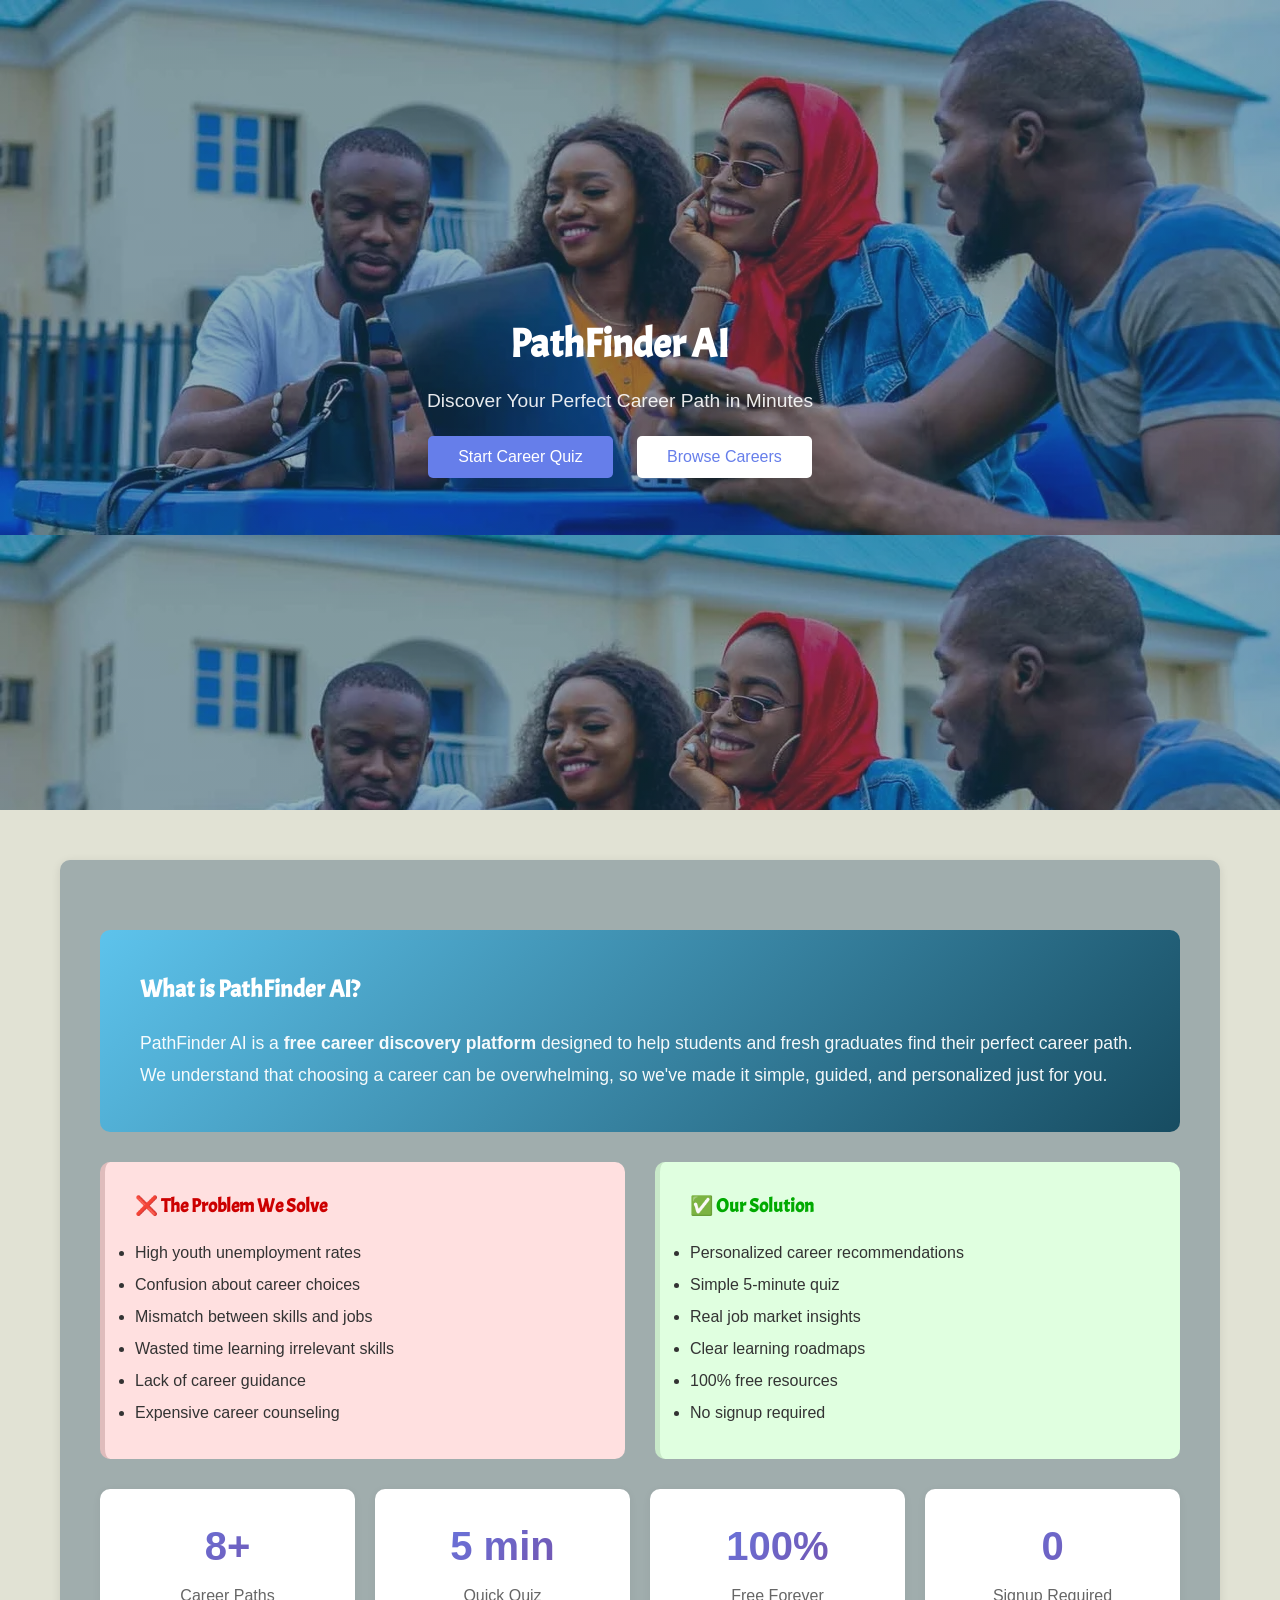
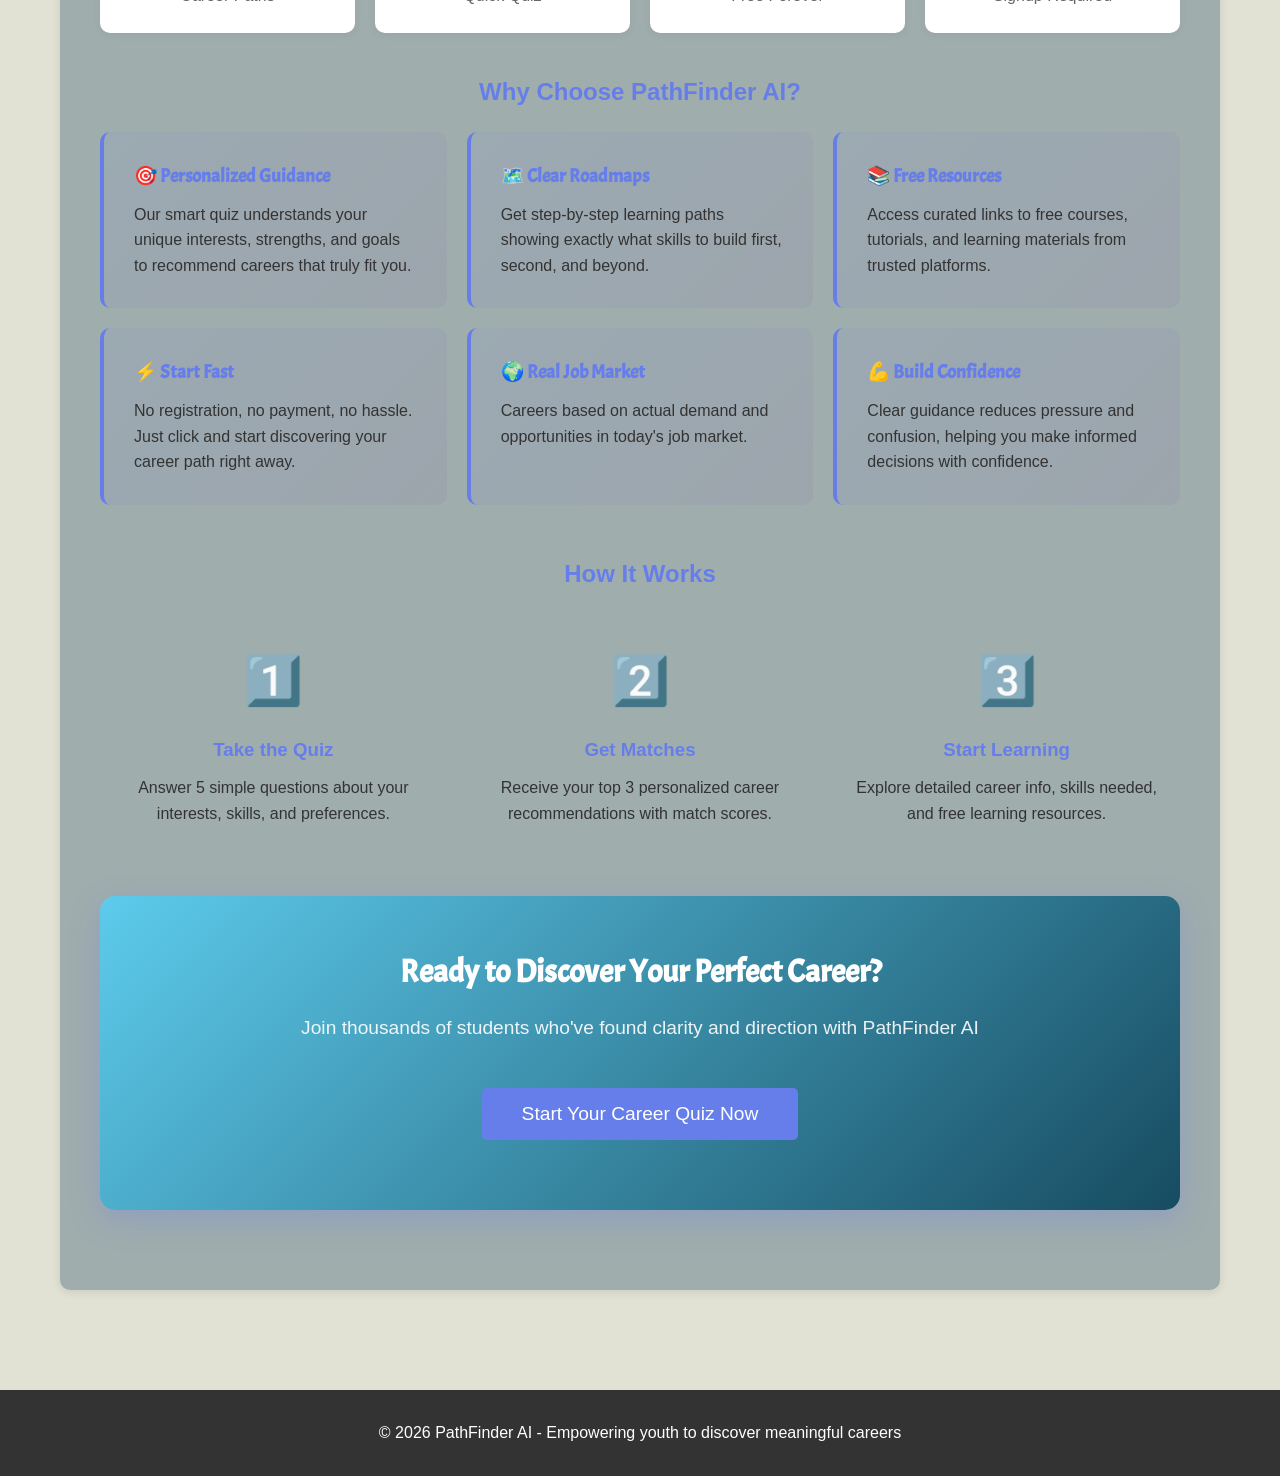
==== index.html @ 67c90b83 "feat: add index.html files" ====
<!DOCTYPE html>
<html lang="en">

<head>
  <meta charset="UTF-8">
  <meta name="viewport" content="width=device-width, initial-scale=1.0">

  <!-- Acme Google Font -->
  <link href="https://fonts.googleapis.com/css2?family=Acme&display=swap" rel="stylesheet">

  <!-- Your CSS -->
  <link rel="stylesheet" type="text/css" href="thinking-wide.css">

  <title>PathFinder AI - Career Discovery</title>
</head>


<body>

  <header>
    <div class="hero">
      <div class="hero-text">
        <h1>PathFinder AI</h1>
        <p class="subtitle">Discover Your Perfect Career Path in Minutes</p>
        <button class="btn" onclick="startQuiz()">Start Career Quiz</button>
        <button class="btn btn-secondary" onclick="showCareers()">Browse Careers</button>
      </div>

      <div>
      </div>
    </div>
  </header>


  <div class="container">
    <!-- Home Section -->
    <div id="homeSection" class="section">
      <!-- About PathFinder AI -->
      <div class="info-section animate-fade">
        <h2> What is PathFinder AI?</h2>
        <p>
          PathFinder AI is a <strong>free career discovery platform</strong> designed to help students and fresh
          graduates
          find their perfect career path. We understand that choosing a career can be overwhelming, so we've made it
          simple, guided, and personalized just for you.
        </p>
      </div>

      <!-- Problem & Solution -->
      <div class="problem-solution animate-fade">
        <div class="problem-box">
          <h3>❌ The Problem We Solve</h3>
          <ul style="line-height: 2;">
            <li>High youth unemployment rates</li>
            <li>Confusion about career choices</li>
            <li>Mismatch between skills and jobs</li>
            <li>Wasted time learning irrelevant skills</li>
            <li>Lack of career guidance</li>
            <li>Expensive career counseling</li>
          </ul>
        </div>
        <div class="solution-box">
          <h3>✅ Our Solution</h3>
          <ul style="line-height: 2;">
            <li>Personalized career recommendations</li>
            <li>Simple 5-minute quiz</li>
            <li>Real job market insights</li>
            <li>Clear learning roadmaps</li>
            <li>100% free resources</li>
            <li>No signup required</li>
          </ul>
        </div>
      </div>

      <!-- Statistics -->
      <div class="stats-grid animate-fade">
        <div class="stat-box">
          <div class="stat-number">8+</div>
          <div class="stat-label">Career Paths</div>
        </div>
        <div class="stat-box">
          <div class="stat-number">5 min</div>
          <div class="stat-label">Quick Quiz</div>
        </div>
        <div class="stat-box">
          <div class="stat-number">100%</div>
          <div class="stat-label">Free Forever</div>
        </div>
        <div class="stat-box">
          <div class="stat-number">0</div>
          <div class="stat-label">Signup Required</div>
        </div>
      </div>

      <!-- Features -->
      <h2 style="margin: 40px 0 20px 0; text-align: center; color: #667eea;">Why Choose PathFinder AI?</h2>
      <div class="grid animate-fade">
        <div class="feature-box">
          <h3>🎯 Personalized Guidance</h3>
          <p>Our smart quiz understands your unique interests, strengths, and goals to recommend careers that truly fit
            you.</p>
        </div>
        <div class="feature-box">
          <h3>🗺️ Clear Roadmaps</h3>
          <p>Get step-by-step learning paths showing exactly what skills to build first, second, and beyond.</p>
        </div>
        <div class="feature-box">
          <h3>📚 Free Resources</h3>
          <p>Access curated links to free courses, tutorials, and learning materials from trusted platforms.</p>
        </div>
        <div class="feature-box">
          <h3>⚡ Start Fast</h3>
          <p>No registration, no payment, no hassle. Just click and start discovering your career path right away.</p>
        </div>
        <div class="feature-box">
          <h3>🌍 Real Job Market</h3>
          <p>Careers based on actual demand and opportunities in today's job market.</p>
        </div>
        <div class="feature-box">
          <h3>💪 Build Confidence</h3>
          <p>Clear guidance reduces pressure and confusion, helping you make informed decisions with confidence.</p>
        </div>
      </div>

      <!-- How It Works -->
      <div style="margin: 50px 0;">
        <h2 style="text-align: center; color: #667eea; margin-bottom: 30px;">How It Works</h2>
        <div class="grid">
          <div style="text-align: center; padding: 20px;">
            <div style="font-size: 3rem; margin-bottom: 15px;">1️⃣</div>
            <h3 style="color: #667eea; margin-bottom: 10px;">Take the Quiz</h3>
            <p>Answer 5 simple questions about your interests, skills, and preferences.</p>
          </div>
          <div style="text-align: center; padding: 20px;">
            <div style="font-size: 3rem; margin-bottom: 15px;">2️⃣</div>
            <h3 style="color: #667eea; margin-bottom: 10px;">Get Matches</h3>
            <p>Receive your top 3 personalized career recommendations with match scores.</p>
          </div>
          <div style="text-align: center; padding: 20px;">
            <div style="font-size: 3rem; margin-bottom: 15px;">3️⃣</div>
            <h3 style="color: #667eea; margin-bottom: 10px;">Start Learning</h3>
            <p>Explore detailed career info, skills needed, and free learning resources.</p>
          </div>
        </div>
      </div>

      <!-- CTA -->
      <div class="cta-box animate-fade">
        <h2>Ready to Discover Your Perfect Career?</h2>
        <p>Join thousands of students who've found clarity and direction with PathFinder AI</p>
        <button class="btn" onclick="startQuiz()" style="font-size: 1.2rem; padding: 15px 40px;">
          Start Your Career Quiz Now
        </button>
      </div>
    </div>

    <!-- Quiz Section -->
    <div id="quizSection" class="section hidden">
      <div class="progress-bar">
        <div class="progress-fill" id="progressBar" style="width: 0%"></div>
      </div>
      <p style="text-align: center; margin-bottom: 20px;">
        Question <span id="currentQ">1</span> of <span id="totalQ">5</span>
      </p>
      <div id="quizContent"></div>
      <div style="text-align: center; margin-top: 30px;">
        <button class="btn" onclick="nextQuestion()">Next Question</button>
      </div>
    </div>

    <!-- Results Section -->
    <div id="resultsSection" class="section hidden">
      <h2>Your Top Career Matches</h2>
      <div id="resultsContent"></div>
      <div style="text-align: center; margin-top: 30px;">
        <button class="btn" onclick="startQuiz()">Retake Quiz</button>
        <button class="btn btn-secondary" onclick="showCareers()">View All Careers</button>
      </div>
    </div>

    <!-- Careers Section -->
    <div id="careersSection" class="section hidden">
      <h2>Explore Career Paths</h2>
      <div id="careersContent" class="grid"></div>
    </div>
  </div>

  <footer>
    <p>&copy; 2026 PathFinder AI - Empowering youth to discover meaningful careers</p>
  </footer>

  <!-- Career Detail Modal -->
  <div id="careerModal" class="modal">
    <div class="modal-content">
      <button class="modal-close" onclick="closeCareerModal()">&times;</button>
      <div id="modalBody"></div>
    </div>
  </div>

  <script src="thinking-wide.js">   </script>
</body>

</html>
---- thinking-wide.css ----
* {
     margin: 0;
     padding: 0;
     box-sizing: border-box;
 }

 body {
     font-family: 'Segoe UI', Tahoma, Geneva, Verdana, sans-serif;
     line-height: 1.6;
     color: #333;
     background: #e1e2d4;
 }

 .container {
     max-width: 1200px;
     margin: 0 auto;
     padding: 20px;
 }

 header {
     background-image: linear-gradient(rgba(23, 76, 97, 0.45),
             rgba(23, 76, 97, 0.45)), url(assets/Careers3.webp);
     color: white;
     position: relative;
     overflow: hidden;
     min-height: 90vh;
     /* makes it tall like a hero */
     padding: 40px 20px;
     display: flex;
     align-items: center;
     /* vertical centering */
     justify-content: center;
     /* horizontal centering */
     text-align: center;
 }



 .hero {
     display: flex;
     align-items: center;
     justify-content: space-between;
     gap: 40px;
     max-width: 1200px;
     margin: auto;
 }

 .hero-text {
     color: white;
     flex: 1;
 }

 .hero-image img {
     max-width: 100%;
     height: auto;
 }


 h1 {
     font-family: 'Acme', sans-serif;
     font-size: 2.5rem;
     margin-bottom: 10px;
 }

 .subtitle {
     font-size: 1.2rem;
     opacity: 0.9;
 }

 .btn {
     display: inline-block;
     padding: 12px 30px;
     background: #667eea;
     color: white;
     border: none;
     border-radius: 5px;
     font-size: 1rem;
     cursor: pointer;
     margin: 20px 10px;
     transition: all 0.3s;
 }

 .btn:hover {
     background: #764ba2;
     transform: translateY(-2px);
 }

 .btn-secondary {
     background: white;
     color: #667eea;
 }

 .btn-secondary:hover {
     background: #f0f0f0;
 }

 .section {
     background: rgb(160, 173, 173);
     margin: 30px 0;
     padding: 40px;
     border-radius: 10px;
     box-shadow: 0 2px 10px rgba(0, 0, 0, 0.1);
 }

 .hidden {
     display: none;
 }

 .question {
     margin-bottom: 30px;
 }

 .question h3 {
     font-family: 'Acme', sans-serif;
     margin-bottom: 20px;
     color: #667eea;
 }

 .options {
     display: grid;
     gap: 15px;
 }

 .option {
     padding: 15px;
     border: 2px solid #ddd;
     border-radius: 8px;
     cursor: pointer;
     transition: all 0.3s;
 }

 .option:hover {
     border-color: #667eea;
     background: #f8f9ff;
 }

 .option.selected {
     border-color: #667eea;
     background: #667eea;
     color: white;
 }

 .progress-bar {
     width: 100%;
     height: 8px;
     background: #e0e0e0;
     border-radius: 10px;
     margin-bottom: 20px;
 }

 .progress-fill {
     height: 100%;
     background: linear-gradient(90deg, #667eea 0%, #764ba2 100%);
     border-radius: 10px;
     transition: width 0.3s;
 }

 .career-card {
     background: rgb(230, 226, 226);
     border: 2px solid #e0e0e0;
     border-radius: 10px;
     padding: 25px;
     margin-bottom: 20px;
     transition: all 0.3s;
 }

 .career-card:hover {
     border-color: #667eea;
     box-shadow: 0 5px 15px rgba(0, 0, 0, 0.1);
 }

 .career-icon {
     font-size: 3rem;
     margin-bottom: 15px;
 }

 .career-title {
     font-family: 'Acme', sans-serif;
     color: #667eea;
     margin-bottom: 10px;
 }

 .match-score {
     display: inline-block;
     background: linear-gradient(135deg, #667eea 0%, #764ba2 100%);
     color: white;
     padding: 5px 15px;
     border-radius: 20px;
     font-weight: bold;
     margin-bottom: 15px;
 }

 .skills {
     display: flex;
     flex-wrap: wrap;
     gap: 10px;
     margin-top: 15px;
 }

 .skill-tag {
     background: #f0f0f0;
     padding: 5px 12px;
     border-radius: 15px;
     font-size: 0.9rem;
 }

 .grid {
     display: grid;
     grid-template-columns: repeat(auto-fit, minmax(300px, 1fr));
     gap: 20px;
 }

 .feature-box {
     background: linear-gradient(135deg, #667eea15 0%, #764ba215 100%);
     padding: 30px;
     border-radius: 10px;
     border-left: 4px solid #667eea;
     transition: all 0.3s;
 }

 .feature-box:hover {
     transform: translateY(-5px);
     box-shadow: 0 10px 25px rgba(0, 0, 0, 0.1);
 }

 .feature-box h3 {
     font-family: 'Acme', sans-serif;
     color: #667eea;
     margin-bottom: 10px;
 }

 .stats-grid {
     display: grid;
     grid-template-columns: repeat(auto-fit, minmax(200px, 1fr));
     gap: 20px;
     margin: 30px 0;
 }

 .stat-box {
     text-align: center;
     padding: 25px;
     background: white;
     border-radius: 10px;
     box-shadow: 0 2px 10px rgba(0, 0, 0, 0.05);
     transition: all 0.3s;
 }

 .stat-box:hover {
     transform: scale(1.05);
     box-shadow: 0 5px 20px rgba(102, 126, 234, 0.2);
 }

 .stat-number {
     font-size: 2.5rem;
     font-weight: bold;
     background: linear-gradient(135deg, #667eea 0%, #764ba2 100%);
     -webkit-background-clip: text;
     -webkit-text-fill-color: transparent;
     background-clip: text;
 }

 .stat-label {
     color: #666;
     margin-top: 5px;
 }

 .info-section {
     background: linear-gradient(135deg, #5dc3ec 0%, #174c61 100%);
     color: white;
     padding: 40px;
     border-radius: 10px;
     margin: 30px 0;
 }

 .info-section h2 {
     font-family: 'Acme', sans-serif;
     margin-bottom: 20px;
 }

 .info-section p {
     font-size: 1.1rem;
     line-height: 1.8;
     opacity: 0.95;
 }

 .problem-solution {
     display: grid;
     grid-template-columns: 1fr 1fr;
     gap: 30px;
     margin: 30px 0;
 }

 .problem-box,
 .solution-box {
     padding: 30px;
     border-radius: 10px;
 }

 .problem-box {
     background: #ffe0e0;
     border-left: 5px solid #dfbcbc;
 }

 .solution-box {
     background: #e0ffe0;
     border-left: 5px solid #c9e9c9;
 }

 .problem-box h3 {
     font-family: 'Acme', sans-serif;
     color: #cc0000;
     margin-bottom: 15px;
 }

 .solution-box h3 {
     font-family: 'Acme', sans-serif;
     color: #00aa00;
     margin-bottom: 15px;
 }

 .cta-box {
     background: linear-gradient(135deg, #5dcbec 0%, #174c61 100%);
     padding: 50px;
     border-radius: 15px;
     text-align: center;
     color: white;
     margin: 40px 0;
     box-shadow: 0 10px 30px rgba(102, 126, 234, 0.3);
 }

 .cta-box h2 {
     font-family: 'Acme', sans-serif;
     font-size: 2rem;
     margin-bottom: 15px;
 }

 .cta-box p {
     font-size: 1.2rem;
     margin-bottom: 25px;
     opacity: 0.9;
 }

 .resource-section {
     margin-top: 30px;
     padding: 25px;
     background: #f8f9ff;
     border-radius: 10px;
     border-left: 4px solid #667eea;
 }

 .resource-section h4 {
     font-family: 'Acme', sans-serif;
     color: #667eea;
     margin-bottom: 15px;
     font-size: 1.3rem;
 }

 .resource-list {
     display: grid;
     gap: 12px;
 }

 .resource-item {
     display: flex;
     align-items: center;
     justify-content: space-between;
     padding: 12px 15px;
     background: white;
     border-radius: 8px;
     text-decoration: none;
     color: #333;
     transition: all 0.3s;
     border: 1px solid #e0e0e0;
 }

 .resource-item:hover {
     border-color: #667eea;
     background: #667eea;
     color: white;
     transform: translateX(5px);
     box-shadow: 0 3px 10px rgba(102, 126, 234, 0.2);
 }

 .resource-name {
     font-weight: 600;
     display: flex;
     align-items: center;
     gap: 10px;
 }

 .resource-type {
     font-size: 0.85rem;
     padding: 4px 10px;
     background: #e0e0e0;
     border-radius: 12px;
     transition: all 0.3s;
 }

 .resource-item:hover .resource-type {
     background: rgba(255, 255, 255, 0.3);
     color: white;
 }

 .roadmap-section {
     margin-top: 30px;
 }

 .roadmap-section h4 {
     font-family: 'Acme', sans-serif;
     color: #667eea;
     margin-bottom: 20px;
     font-size: 1.3rem;
 }

 .roadmap-step {
     position: relative;
     padding: 20px;
     margin-bottom: 20px;
     background: white;
     border-radius: 10px;
     border-left: 4px solid #667eea;
     transition: all 0.3s;
 }

 .roadmap-step:hover {
     transform: translateX(5px);
     box-shadow: 0 5px 15px rgba(0, 0, 0, 0.1);
 }

 .step-number {
     display: inline-block;
     background: linear-gradient(135deg, #667eea 0%, #764ba2 100%);
     color: white;
     width: 32px;
     height: 32px;
     border-radius: 50%;
     text-align: center;
     line-height: 32px;
     font-weight: bold;
     margin-right: 10px;
 }

 .step-header {
     display: flex;
     align-items: center;
     margin-bottom: 10px;
 }

 .step-title {
     font-size: 1.1rem;
     font-weight: 600;
     color: #333;
     flex: 1;
 }

 .step-duration {
     background: #e8f5e9;
     color: #2e7d32;
     padding: 4px 12px;
     border-radius: 12px;
     font-size: 0.85rem;
     font-weight: 600;
 }

 .step-description {
     color: #666;
     margin-bottom: 15px;
     line-height: 1.6;
 }

 .step-resource {
     display: flex;
     align-items: center;
     gap: 10px;
 }

 .step-resource-link {
     display: inline-flex;
     align-items: center;
     gap: 8px;
     padding: 8px 16px;
     background: linear-gradient(135deg, #667eea 0%, #764ba2 100%);
     color: white;
     text-decoration: none;
     border-radius: 6px;
     font-size: 0.9rem;
     font-weight: 600;
     transition: all 0.3s;
 }

 .step-resource-link:hover {
     transform: translateY(-2px);
     box-shadow: 0 5px 15px rgba(102, 126, 234, 0.3);
 }

 .modal {
     display: none;
     position: fixed;
     top: 0;
     left: 0;
     width: 100%;
     height: 100%;
     background: rgba(0, 0, 0, 0.7);
     z-index: 1000;
     animation: fadeIn 0.3s;
 }

 .modal.show {
     display: flex;
     align-items: center;
     justify-content: center;
 }

 .modal-content {
     background: white;
     padding: 40px;
     border-radius: 15px;
     max-width: 600px;
     max-height: 80vh;
     overflow-y: auto;
     position: relative;
     animation: slideUp 0.4s;
 }

 @keyframes slideUp {
     from {
         transform: translateY(50px);
         opacity: 0;
     }

     to {
         transform: translateY(0);
         opacity: 1;
     }
 }

 .modal-close {
     position: absolute;
     top: 15px;
     right: 15px;
     background: #f0f0f0;
     border: none;
     width: 35px;
     height: 35px;
     border-radius: 50%;
     font-size: 1.5rem;
     cursor: pointer;
     transition: all 0.3s;
 }

 .modal-close:hover {
     background: #667eea;
     color: white;
     transform: rotate(90deg);
 }

 footer {
     text-align: center;
     padding: 30px;
     background: #333;
     color: white;
     margin-top: 50px;
 }

 @keyframes fadeIn {
     from {
         opacity: 0;
         transform: translateY(20px);
     }

     to {
         opacity: 1;
         transform: translateY(0);
     }
 }

 .animate-fade {
     animation: fadeIn 0.6s ease-out;
 }

 /* Stars and Shooting Stars Animation */
 .stars {
     width: 1px;
     height: 1px;
     position: absolute;
     background: white;
     box-shadow: 2vw 5vh 2px white, 10vw 8vh 2px white, 15vw 15vh 1px white,
         22vw 22vh 1px white, 28vw 12vh 2px white, 32vw 32vh 1px white,
         38vw 18vh 2px white, 42vw 35vh 1px white, 48vw 25vh 2px white,
         53vw 42vh 1px white, 58vw 15vh 2px white, 63vw 38vh 1px white,
         68vw 28vh 2px white, 73vw 45vh 1px white, 78vw 32vh 2px white,
         83vw 48vh 1px white, 88vw 20vh 2px white, 93vw 52vh 1px white,
         98vw 35vh 2px white, 5vw 60vh 1px white, 12vw 65vh 2px white,
         18vw 72vh 1px white, 25vw 78vh 2px white, 30vw 85vh 1px white,
         35vw 68vh 2px white, 40vw 82vh 1px white, 45vw 92vh 2px white,
         50vw 75vh 1px white, 55vw 88vh 2px white, 60vw 95vh 1px white,
         65vw 72vh 2px white, 70vw 85vh 1px white, 75vw 78vh 2px white,
         80vw 92vh 1px white, 85vw 82vh 2px white, 90vw 88vh 1px white,
         95vw 75vh 2px white;
     animation: twinkle 8s infinite linear;
 }

 .stars::after {
     content: "";
     position: absolute;
     width: 1px;
     height: 1px;
     background: white;
     box-shadow: 8vw 12vh 2px white, 16vw 18vh 1px white, 24vw 25vh 2px white,
         33vw 15vh 1px white, 41vw 28vh 2px white, 49vw 35vh 1px white,
         57vw 22vh 2px white, 65vw 42vh 1px white, 73vw 28vh 2px white,
         81vw 48vh 1px white, 89vw 32vh 2px white, 97vw 45vh 1px white,
         3vw 68vh 2px white, 11vw 75vh 1px white, 19vw 82vh 2px white,
         27vw 88vh 1px white, 35vw 72vh 2px white, 43vw 85vh 1px white,
         51vw 92vh 2px white, 59vw 78vh 1px white;
     animation: twinkle 6s infinite linear reverse;
 }

 .shooting-star {
     position: absolute;
     width: 100px;
     height: 2px;
     background: linear-gradient(90deg, white, transparent);
     animation: shoot 3s infinite ease-in;
 }

 .shooting-star:nth-child(2) {
     top: 20%;
     left: -100px;
     animation-delay: 0s;
 }

 .shooting-star:nth-child(3) {
     top: 35%;
     left: -100px;
     animation-delay: 1s;
 }

 .shooting-star:nth-child(4) {
     top: 50%;
     left: -100px;
     animation-delay: 2s;
 }

 .shooting-star:nth-child(5) {
     top: 65%;
     left: -100px;
     animation-delay: 0.5s;
 }

 .shooting-star:nth-child(6) {
     top: 80%;
     left: -100px;
     animation-delay: 1.5s;
 }

 .shooting-star:nth-child(7) {
     top: 10%;
     left: -100px;
     animation-delay: 2.5s;
 }

 @keyframes twinkle {

     0%,
     100% {
         opacity: 0.8;
     }

     50% {
         opacity: 0.4;
     }
 }

 @keyframes shoot {
     0% {
         transform: translateX(0) translateY(0) rotate(25deg);
         opacity: 1;
     }

     100% {
         transform: translateX(120vw) translateY(50vh) rotate(25deg);
         opacity: 0;
     }
 }

 @media (max-width: 768px) {
     h1 {
         font-size: 2rem;
     }

     .grid {
         grid-template-columns: 1fr;
     }

     .problem-solution {
         grid-template-columns: 1fr;
     }
 }
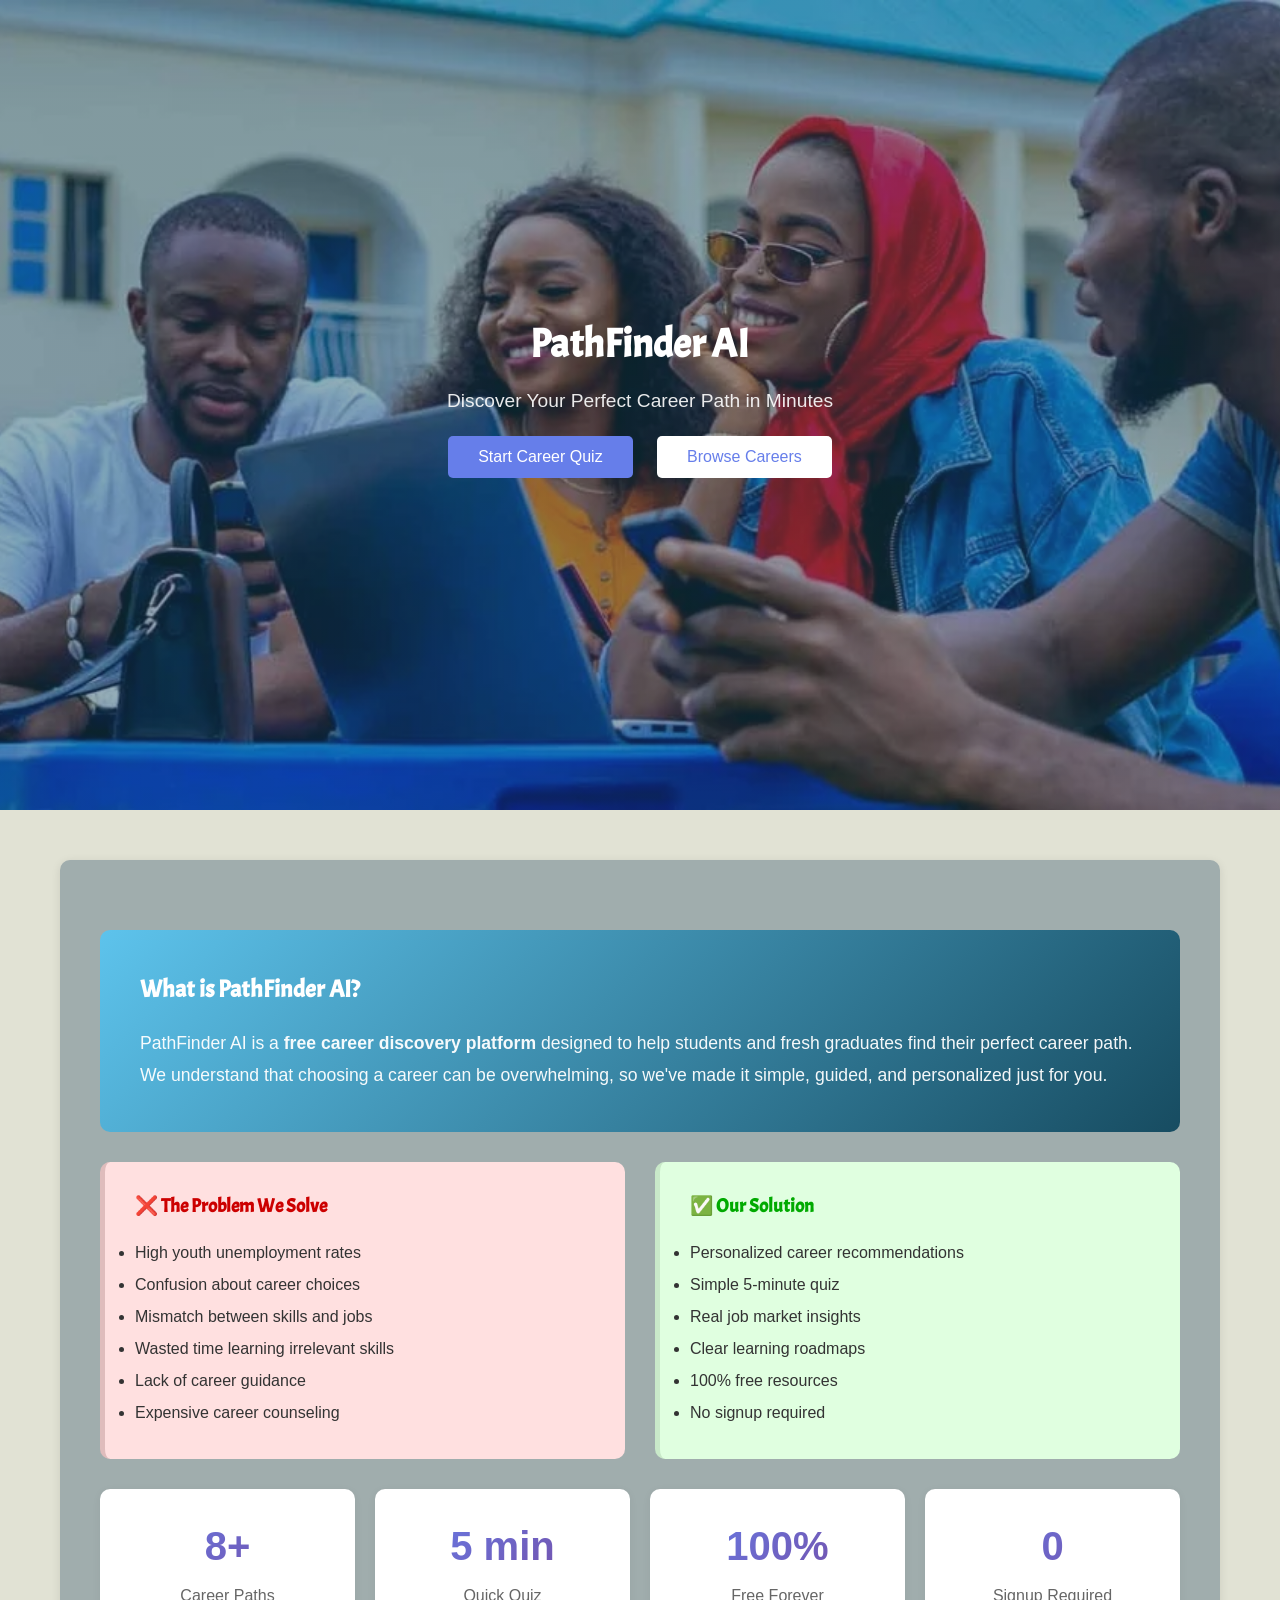
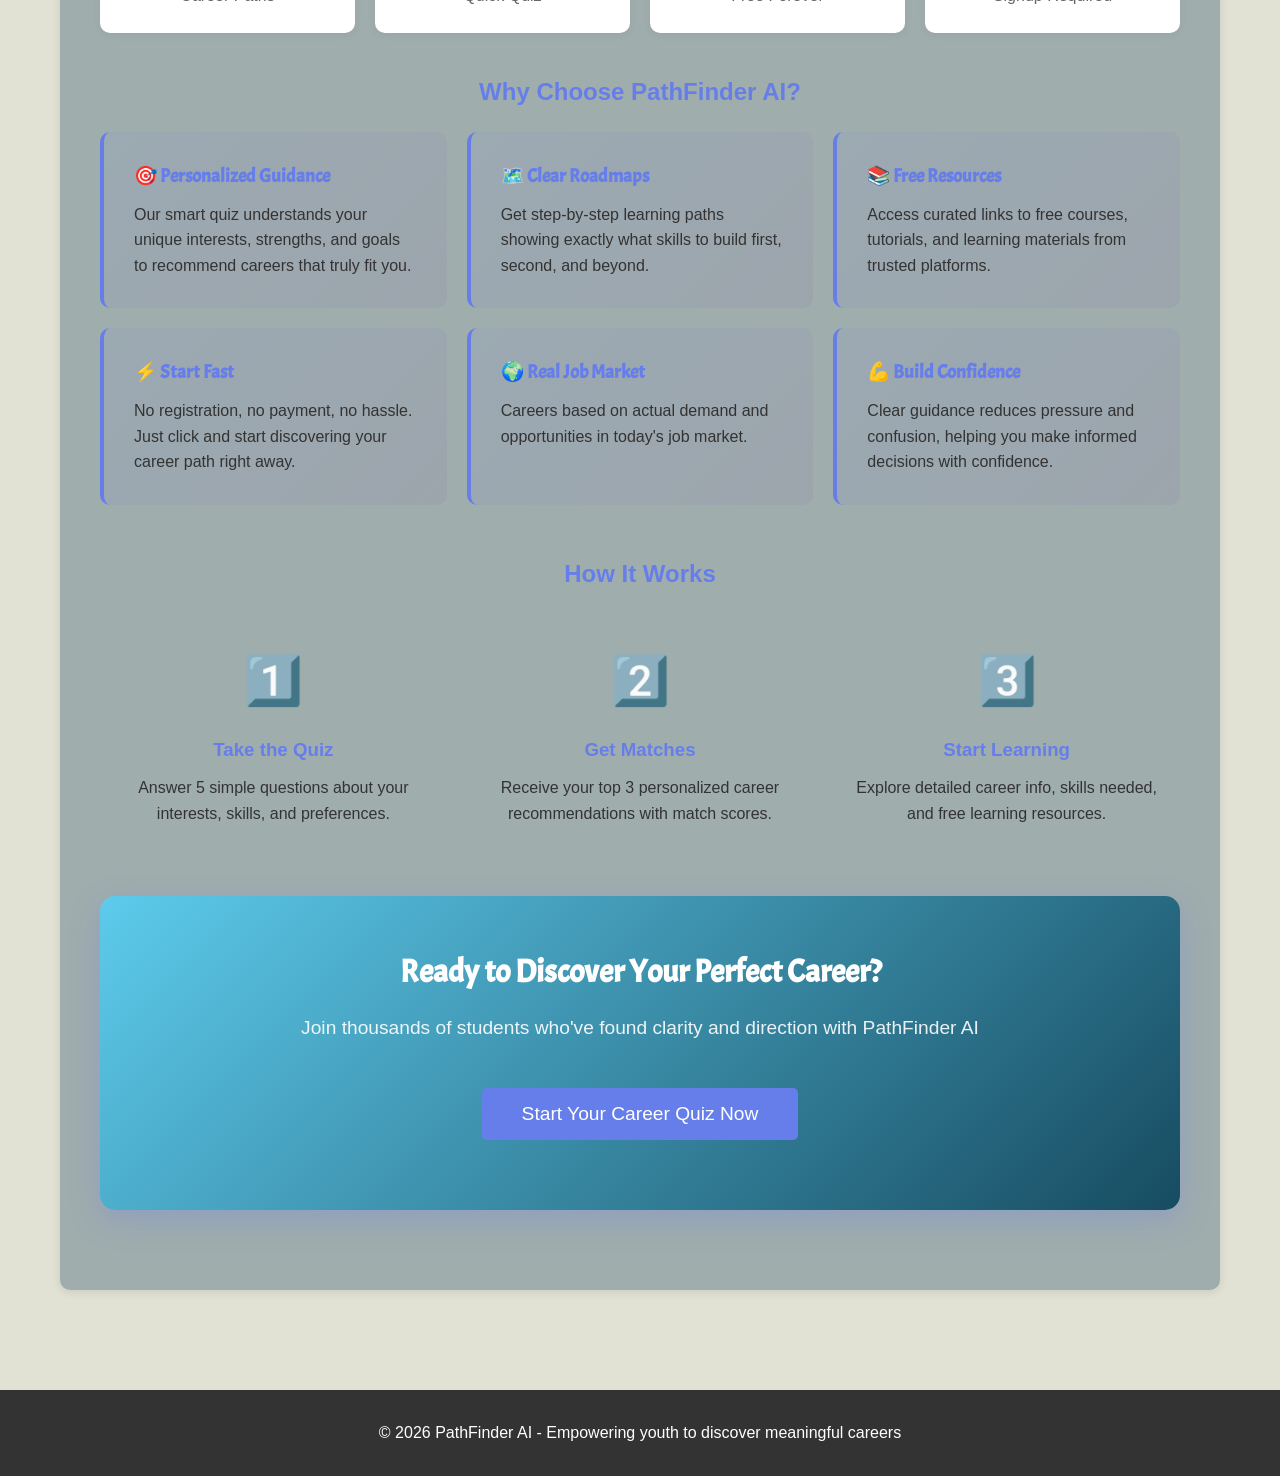
==== commit d320e6f9: "refactor: update the index.html with changes from the thinking-wide.html" ====
--- a/index.html
+++ b/index.html
@@ -2,202 +2,207 @@
 <html lang="en">
 
 <head>
-  <meta charset="UTF-8">
-  <meta name="viewport" content="width=device-width, initial-scale=1.0">
-
-  <!-- Acme Google Font -->
-  <link href="https://fonts.googleapis.com/css2?family=Acme&display=swap" rel="stylesheet">
-
-  <!-- Your CSS -->
-  <link rel="stylesheet" type="text/css" href="thinking-wide.css">
-
-  <title>PathFinder AI - Career Discovery</title>
+    <meta charset="UTF-8">
+    <meta name="viewport" content="width=device-width, initial-scale=1.0">
+
+    <!-- Acme Google Font -->
+    <link href="https://fonts.googleapis.com/css2?family=Acme&display=swap" rel="stylesheet">
+
+    <!-- Your CSS -->
+    <link rel="stylesheet" type="text/css" href="thinking-wide.css">
+
+    <title>PathFinder AI - Career Discovery</title>
 </head>
 
 
 <body>
 
-  <header>
-    <div class="hero">
-      <div class="hero-text">
-        <h1>PathFinder AI</h1>
-        <p class="subtitle">Discover Your Perfect Career Path in Minutes</p>
-        <button class="btn" onclick="startQuiz()">Start Career Quiz</button>
-        <button class="btn btn-secondary" onclick="showCareers()">Browse Careers</button>
-      </div>
-
-      <div>
-      </div>
+    <header>
+        <div class="hero">
+            <div class="hero-text">
+                <h1>PathFinder AI</h1>
+                <p class="subtitle">Discover Your Perfect Career Path in Minutes</p>
+                <button class="btn" onclick="startQuiz()">Start Career Quiz</button>
+                <button class="btn btn-secondary" onclick="showCareers()">Browse Careers</button>
+            </div>
+        </div>
+    </header>
+
+
+
+    <div class="container">
+        <!-- Home Section -->
+        <div id="homeSection" class="section">
+            <!-- About PathFinder AI -->
+            <div class="info-section animate-fade">
+                <h2> What is PathFinder AI?</h2>
+                <p>
+                    PathFinder AI is a <strong>free career discovery platform</strong> designed to help students and
+                    fresh
+                    graduates
+                    find their perfect career path. We understand that choosing a career can be overwhelming, so we've
+                    made it
+                    simple, guided, and personalized just for you.
+                </p>
+            </div>
+
+            <!-- Problem & Solution -->
+            <div class="problem-solution animate-fade">
+                <div class="problem-box">
+                    <h3>❌ The Problem We Solve</h3>
+                    <ul style="line-height: 2;">
+                        <li>High youth unemployment rates</li>
+                        <li>Confusion about career choices</li>
+                        <li>Mismatch between skills and jobs</li>
+                        <li>Wasted time learning irrelevant skills</li>
+                        <li>Lack of career guidance</li>
+                        <li>Expensive career counseling</li>
+                    </ul>
+                </div>
+                <div class="solution-box">
+                    <h3>✅ Our Solution</h3>
+                    <ul style="line-height: 2;">
+                        <li>Personalized career recommendations</li>
+                        <li>Simple 5-minute quiz</li>
+                        <li>Real job market insights</li>
+                        <li>Clear learning roadmaps</li>
+                        <li>100% free resources</li>
+                        <li>No signup required</li>
+                    </ul>
+                </div>
+            </div>
+
+            <!-- Statistics -->
+            <div class="stats-grid animate-fade">
+                <div class="stat-box">
+                    <div class="stat-number">8+</div>
+                    <div class="stat-label">Career Paths</div>
+                </div>
+                <div class="stat-box">
+                    <div class="stat-number">5 min</div>
+                    <div class="stat-label">Quick Quiz</div>
+                </div>
+                <div class="stat-box">
+                    <div class="stat-number">100%</div>
+                    <div class="stat-label">Free Forever</div>
+                </div>
+                <div class="stat-box">
+                    <div class="stat-number">0</div>
+                    <div class="stat-label">Signup Required</div>
+                </div>
+            </div>
+
+            <!-- Features -->
+            <h2 style="margin: 40px 0 20px 0; text-align: center; color: #667eea;">Why Choose PathFinder AI?</h2>
+            <div class="grid animate-fade">
+                <div class="feature-box">
+                    <h3>🎯 Personalized Guidance</h3>
+                    <p>Our smart quiz understands your unique interests, strengths, and goals to recommend careers that
+                        truly fit
+                        you.</p>
+                </div>
+                <div class="feature-box">
+                    <h3>🗺️ Clear Roadmaps</h3>
+                    <p>Get step-by-step learning paths showing exactly what skills to build first, second, and beyond.
+                    </p>
+                </div>
+                <div class="feature-box">
+                    <h3>📚 Free Resources</h3>
+                    <p>Access curated links to free courses, tutorials, and learning materials from trusted platforms.
+                    </p>
+                </div>
+                <div class="feature-box">
+                    <h3>⚡ Start Fast</h3>
+                    <p>No registration, no payment, no hassle. Just click and start discovering your career path right
+                        away.</p>
+                </div>
+                <div class="feature-box">
+                    <h3>🌍 Real Job Market</h3>
+                    <p>Careers based on actual demand and opportunities in today's job market.</p>
+                </div>
+                <div class="feature-box">
+                    <h3>💪 Build Confidence</h3>
+                    <p>Clear guidance reduces pressure and confusion, helping you make informed decisions with
+                        confidence.</p>
+                </div>
+            </div>
+
+            <!-- How It Works -->
+            <div style="margin: 50px 0;">
+                <h2 style="text-align: center; color: #667eea; margin-bottom: 30px;">How It Works</h2>
+                <div class="grid">
+                    <div style="text-align: center; padding: 20px;">
+                        <div style="font-size: 3rem; margin-bottom: 15px;">1️⃣</div>
+                        <h3 style="color: #667eea; margin-bottom: 10px;">Take the Quiz</h3>
+                        <p>Answer 5 simple questions about your interests, skills, and preferences.</p>
+                    </div>
+                    <div style="text-align: center; padding: 20px;">
+                        <div style="font-size: 3rem; margin-bottom: 15px;">2️⃣</div>
+                        <h3 style="color: #667eea; margin-bottom: 10px;">Get Matches</h3>
+                        <p>Receive your top 3 personalized career recommendations with match scores.</p>
+                    </div>
+                    <div style="text-align: center; padding: 20px;">
+                        <div style="font-size: 3rem; margin-bottom: 15px;">3️⃣</div>
+                        <h3 style="color: #667eea; margin-bottom: 10px;">Start Learning</h3>
+                        <p>Explore detailed career info, skills needed, and free learning resources.</p>
+                    </div>
+                </div>
+            </div>
+
+            <!-- CTA -->
+            <div class="cta-box animate-fade">
+                <h2>Ready to Discover Your Perfect Career?</h2>
+                <p>Join thousands of students who've found clarity and direction with PathFinder AI</p>
+                <button class="btn" onclick="startQuiz()" style="font-size: 1.2rem; padding: 15px 40px;">
+                    Start Your Career Quiz Now
+                </button>
+            </div>
+        </div>
+
+        <!-- Quiz Section -->
+        <div id="quizSection" class="section hidden">
+            <div class="progress-bar">
+                <div class="progress-fill" id="progressBar" style="width: 0%"></div>
+            </div>
+            <p style="text-align: center; margin-bottom: 20px;">
+                Question <span id="currentQ">1</span> of <span id="totalQ">5</span>
+            </p>
+            <div id="quizContent"></div>
+            <div style="text-align: center; margin-top: 30px;">
+                <button class="btn" onclick="nextQuestion()">Next Question</button>
+            </div>
+        </div>
+
+        <!-- Results Section -->
+        <div id="resultsSection" class="section hidden">
+            <h2>Your Top Career Matches</h2>
+            <div id="resultsContent"></div>
+            <div style="text-align: center; margin-top: 30px;">
+                <button class="btn" onclick="startQuiz()">Retake Quiz</button>
+                <button class="btn btn-secondary" onclick="showCareers()">View All Careers</button>
+            </div>
+        </div>
+
+        <!-- Careers Section -->
+        <div id="careersSection" class="section hidden">
+            <h2>Explore Career Paths</h2>
+            <div id="careersContent" class="grid"></div>
+        </div>
     </div>
-  </header>
-
-
-  <div class="container">
-    <!-- Home Section -->
-    <div id="homeSection" class="section">
-      <!-- About PathFinder AI -->
-      <div class="info-section animate-fade">
-        <h2> What is PathFinder AI?</h2>
-        <p>
-          PathFinder AI is a <strong>free career discovery platform</strong> designed to help students and fresh
-          graduates
-          find their perfect career path. We understand that choosing a career can be overwhelming, so we've made it
-          simple, guided, and personalized just for you.
-        </p>
-      </div>
-
-      <!-- Problem & Solution -->
-      <div class="problem-solution animate-fade">
-        <div class="problem-box">
-          <h3>❌ The Problem We Solve</h3>
-          <ul style="line-height: 2;">
-            <li>High youth unemployment rates</li>
-            <li>Confusion about career choices</li>
-            <li>Mismatch between skills and jobs</li>
-            <li>Wasted time learning irrelevant skills</li>
-            <li>Lack of career guidance</li>
-            <li>Expensive career counseling</li>
-          </ul>
-        </div>
-        <div class="solution-box">
-          <h3>✅ Our Solution</h3>
-          <ul style="line-height: 2;">
-            <li>Personalized career recommendations</li>
-            <li>Simple 5-minute quiz</li>
-            <li>Real job market insights</li>
-            <li>Clear learning roadmaps</li>
-            <li>100% free resources</li>
-            <li>No signup required</li>
-          </ul>
-        </div>
-      </div>
-
-      <!-- Statistics -->
-      <div class="stats-grid animate-fade">
-        <div class="stat-box">
-          <div class="stat-number">8+</div>
-          <div class="stat-label">Career Paths</div>
-        </div>
-        <div class="stat-box">
-          <div class="stat-number">5 min</div>
-          <div class="stat-label">Quick Quiz</div>
-        </div>
-        <div class="stat-box">
-          <div class="stat-number">100%</div>
-          <div class="stat-label">Free Forever</div>
-        </div>
-        <div class="stat-box">
-          <div class="stat-number">0</div>
-          <div class="stat-label">Signup Required</div>
-        </div>
-      </div>
-
-      <!-- Features -->
-      <h2 style="margin: 40px 0 20px 0; text-align: center; color: #667eea;">Why Choose PathFinder AI?</h2>
-      <div class="grid animate-fade">
-        <div class="feature-box">
-          <h3>🎯 Personalized Guidance</h3>
-          <p>Our smart quiz understands your unique interests, strengths, and goals to recommend careers that truly fit
-            you.</p>
-        </div>
-        <div class="feature-box">
-          <h3>🗺️ Clear Roadmaps</h3>
-          <p>Get step-by-step learning paths showing exactly what skills to build first, second, and beyond.</p>
-        </div>
-        <div class="feature-box">
-          <h3>📚 Free Resources</h3>
-          <p>Access curated links to free courses, tutorials, and learning materials from trusted platforms.</p>
-        </div>
-        <div class="feature-box">
-          <h3>⚡ Start Fast</h3>
-          <p>No registration, no payment, no hassle. Just click and start discovering your career path right away.</p>
-        </div>
-        <div class="feature-box">
-          <h3>🌍 Real Job Market</h3>
-          <p>Careers based on actual demand and opportunities in today's job market.</p>
-        </div>
-        <div class="feature-box">
-          <h3>💪 Build Confidence</h3>
-          <p>Clear guidance reduces pressure and confusion, helping you make informed decisions with confidence.</p>
-        </div>
-      </div>
-
-      <!-- How It Works -->
-      <div style="margin: 50px 0;">
-        <h2 style="text-align: center; color: #667eea; margin-bottom: 30px;">How It Works</h2>
-        <div class="grid">
-          <div style="text-align: center; padding: 20px;">
-            <div style="font-size: 3rem; margin-bottom: 15px;">1️⃣</div>
-            <h3 style="color: #667eea; margin-bottom: 10px;">Take the Quiz</h3>
-            <p>Answer 5 simple questions about your interests, skills, and preferences.</p>
-          </div>
-          <div style="text-align: center; padding: 20px;">
-            <div style="font-size: 3rem; margin-bottom: 15px;">2️⃣</div>
-            <h3 style="color: #667eea; margin-bottom: 10px;">Get Matches</h3>
-            <p>Receive your top 3 personalized career recommendations with match scores.</p>
-          </div>
-          <div style="text-align: center; padding: 20px;">
-            <div style="font-size: 3rem; margin-bottom: 15px;">3️⃣</div>
-            <h3 style="color: #667eea; margin-bottom: 10px;">Start Learning</h3>
-            <p>Explore detailed career info, skills needed, and free learning resources.</p>
-          </div>
-        </div>
-      </div>
-
-      <!-- CTA -->
-      <div class="cta-box animate-fade">
-        <h2>Ready to Discover Your Perfect Career?</h2>
-        <p>Join thousands of students who've found clarity and direction with PathFinder AI</p>
-        <button class="btn" onclick="startQuiz()" style="font-size: 1.2rem; padding: 15px 40px;">
-          Start Your Career Quiz Now
-        </button>
-      </div>
+
+    <footer>
+        <p>&copy; 2026 PathFinder AI - Empowering youth to discover meaningful careers</p>
+    </footer>
+
+    <!-- Career Detail Modal -->
+    <div id="careerModal" class="modal">
+        <div class="modal-content">
+            <button class="modal-close" onclick="closeCareerModal()">&times;</button>
+            <div id="modalBody"></div>
+        </div>
     </div>
 
-    <!-- Quiz Section -->
-    <div id="quizSection" class="section hidden">
-      <div class="progress-bar">
-        <div class="progress-fill" id="progressBar" style="width: 0%"></div>
-      </div>
-      <p style="text-align: center; margin-bottom: 20px;">
-        Question <span id="currentQ">1</span> of <span id="totalQ">5</span>
-      </p>
-      <div id="quizContent"></div>
-      <div style="text-align: center; margin-top: 30px;">
-        <button class="btn" onclick="nextQuestion()">Next Question</button>
-      </div>
-    </div>
-
-    <!-- Results Section -->
-    <div id="resultsSection" class="section hidden">
-      <h2>Your Top Career Matches</h2>
-      <div id="resultsContent"></div>
-      <div style="text-align: center; margin-top: 30px;">
-        <button class="btn" onclick="startQuiz()">Retake Quiz</button>
-        <button class="btn btn-secondary" onclick="showCareers()">View All Careers</button>
-      </div>
-    </div>
-
-    <!-- Careers Section -->
-    <div id="careersSection" class="section hidden">
-      <h2>Explore Career Paths</h2>
-      <div id="careersContent" class="grid"></div>
-    </div>
-  </div>
-
-  <footer>
-    <p>&copy; 2026 PathFinder AI - Empowering youth to discover meaningful careers</p>
-  </footer>
-
-  <!-- Career Detail Modal -->
-  <div id="careerModal" class="modal">
-    <div class="modal-content">
-      <button class="modal-close" onclick="closeCareerModal()">&times;</button>
-      <div id="modalBody"></div>
-    </div>
-  </div>
-
-  <script src="thinking-wide.js">   </script>
+    <script src="thinking-wide.js">   </script>
 </body>
 
 </html>
--- a/thinking-wide.css
+++ b/thinking-wide.css
@@ -19,20 +19,25 @@
 
  header {
      background-image: linear-gradient(rgba(23, 76, 97, 0.45),
-             rgba(23, 76, 97, 0.45)), url(assets/Careers3.webp);
+             rgba(23, 76, 97, 0.45)),
+         url(assets/Careers3.webp);
+     background-size: cover;
+     /* ensures full coverage */
+     background-repeat: no-repeat;
+     /* prevents tiling */
+     background-position: center;
+     /* centers the image */
      color: white;
      position: relative;
      overflow: hidden;
      min-height: 90vh;
-     /* makes it tall like a hero */
      padding: 40px 20px;
      display: flex;
      align-items: center;
-     /* vertical centering */
      justify-content: center;
-     /* horizontal centering */
      text-align: center;
  }
+
 
 
 
